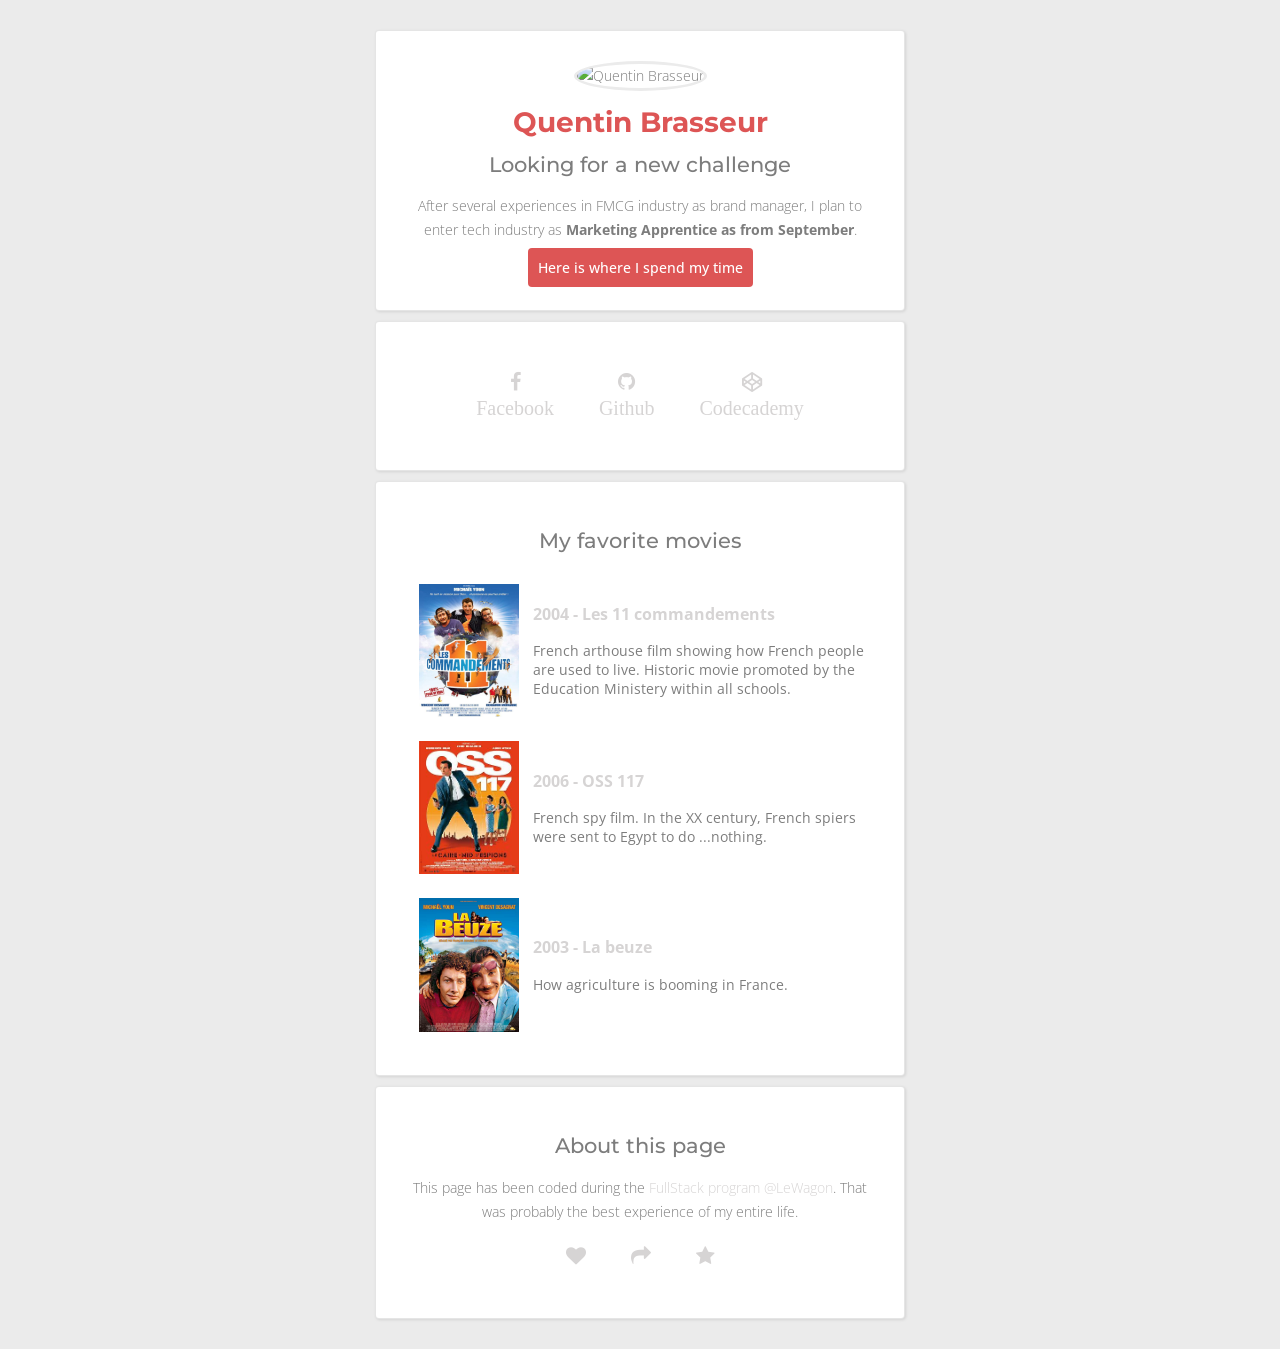
==== index.html @ 2f9d5877 "fixed profile folder" ====
<html>
  <head>
    <meta charset="utf-8">
    <title src="../images/profile_pic.png" alt="Quentin Brasseur">
    Quentin Brasseur
    </title>

    <!-- Google fonts -->
    <link rel="stylesheet" href="https://fonts.googleapis.com/css?family=Open+Sans:400,300,700|Montserrat:400,700">

    <!-- Fontawesome -->
    <link href="https://maxcdn.bootstrapcdn.com/font-awesome/4.2.0/css/font-awesome.min.css" rel="stylesheet">

    <!-- Your style -->
    <link rel="stylesheet" href="style.css">
  </head>
  <body>

    <div class="container">

      <div class="card">
        <img class="img-circle" id="img-profile" src="../images/profile_pic.png" alt="Quentin Brasseur">
        <h1>Quentin Brasseur</h1>
        <h2>Looking for a new challenge</h2>
        <p>After several experiences in FMCG industry as brand manager, I plan to enter tech industry as
        <strong>Marketing Apprentice as from September</strong>.</p>
        <a href="https://www.jobteaser.com/fr" target="_blank" class="btn-red">
        Here is where I spend my time</a>
      </div>

        <div class="card">
          <ul class="list-inline">
            <li>
              <a href="https://www.facebook.com/quentin.brasseur.1" target="_blank">
                <i class="fa fa-facebook" aria-hidden="true">
                <p class="margin-logo"></p>
                  Facebook
                </i>
              </a>
            </li>
            <li>
              <a href="https://github.com/quentinbrasseur" target="_blank">
                <i class="fa fa-github" aria-hidden="true">
                <p class="margin-logo"></p>
                  Github
                </i>
              </a>
            </li>
            <li>
              <a href="https://www.codecademy.com/quentin_brasseur" target="_blank">
                <i class="fa fa-codepen" aria-hidden="true">
                <p class="margin-logo"></p>
                  Codecademy
                </i>
              </a>
            </li>
          </ul>
        </div>
        <div class="card">
          <h2>My favorite movies</h2>
          <table>
            <tr>
              <td>
                <img src="../images/Les_11_commandements.jpg" alt="Les 11 commandements" class="poster">
              </td>
              <td>
                <a href="http://www.allocine.fr/video/player_gen_cmedia=19454661&cfilm=51366.html" target="_blank">
                <h3>2004 - Les 11 commandements</h3>
                </a>
                <p>French arthouse film showing how French people are used to live. Historic movie promoted by the Education Ministery within all schools.</p>
              </td>
            </tr>
            <tr>
              <td>
                <img src="../images/OSS_117.jpg" alt="OSS 117" class="poster">
              </td>
              <td>
              <a href="http://www.allocine.fr/video/player_gen_cmedia=18600055&cfilm=61099.html" target="_blank">
              <h3>2006 - OSS 117</h3>
              </a>
                <p>French spy film. In the XX century, French spiers were sent to Egypt to do ...nothing. </p>
              </td>
            </tr>
            <tr>
              <td>
                <img src="../images/La_beuze.jpg" alt="La beuze" class="poster">
              </td>
              <td>
              <a href="http://www.allocine.fr/video/player_gen_cmedia=18675270&cfilm=48388.html" target="_blank">
              <h3>2003 - La beuze</h3>
              </a>
                <p>How agriculture is booming in France.</p>
              </td>
            </tr>
          </table>
        </div>
        <div class="card">
          <h2>About this page</h2>
          <p>This page has been coded during the <a href="https://www.lewagon.com/program">FullStack program @LeWagon</a>. That was probably the best experience of my entire life.</p>
          <ul class="list-inline">
            <li>
              <a href="">
                <i class="fa fa-heart" aria-hidden="true"></i>
              </a>
            </li>
            <li>
              <a href="">
                <i class="fa fa-share" aria-hidden="true"></i>
              </a>
            </li>
            <li>
              <a href="">
                <i class="fa fa-star" aria-hidden="true"></i>
              </a>
            </li>
          </ul>
        </div>
      </ul>
    </div>
  </body>
</html>
---- style.css ----
body {
  background-color: #EBEBEB;
  font-family: "Open Sans";
  color: #7D7D7D;
  font-size: 14px;
  font-weight: 300;
  line-height: 24px;
}

h1 {
  font-family: "Montserrat";
  color: #DD5555;
}

h2 {
  font-family: "Montserrat";
  font-weight: 500;
}

table {
  font-size: 14px;
}

a {
  color: #D6D4D4;
  text-decoration: none;
}

a:hover {
    color: #DD5555;
}

li:hover {
    color: #DD5555;
}

div {
    display: block;
}

.poster {
  width: 100px;
  height: auto;
  margin: 10;
}

.container {
  width: 550px;
  margin: 30 auto;
}

.card {
  background-color: white;
  border-margin: 50;
  margin: 10;
  padding: 30;
  border-radius: 4px;
  box-shadow: 1px 1px 3px rgba(0, 0, 0, 0.1);
  border: 1px solid rgba(0, 0, 0, 0.1);
  text-align: center;
}

.img-circle {
  border-radius: 50%;
}

#img-profile {
  border: 3px solid #EBEBEB;
}

.btn-red {
  background-color: #DD5555;
  color: white;
  font-weight: 500;
  padding: 10px;
  border-radius: 4px;
}

.btn-red:hover {
    background-color: #BF1313;
    color: white;
}

.list-inline > li {
  display: inline-block;
  padding: 0px 20px;
}

.list-inline {
  padding-left: 0px;
  font-size: 20px;
}

.margin-logo {
  margin: 6;
}
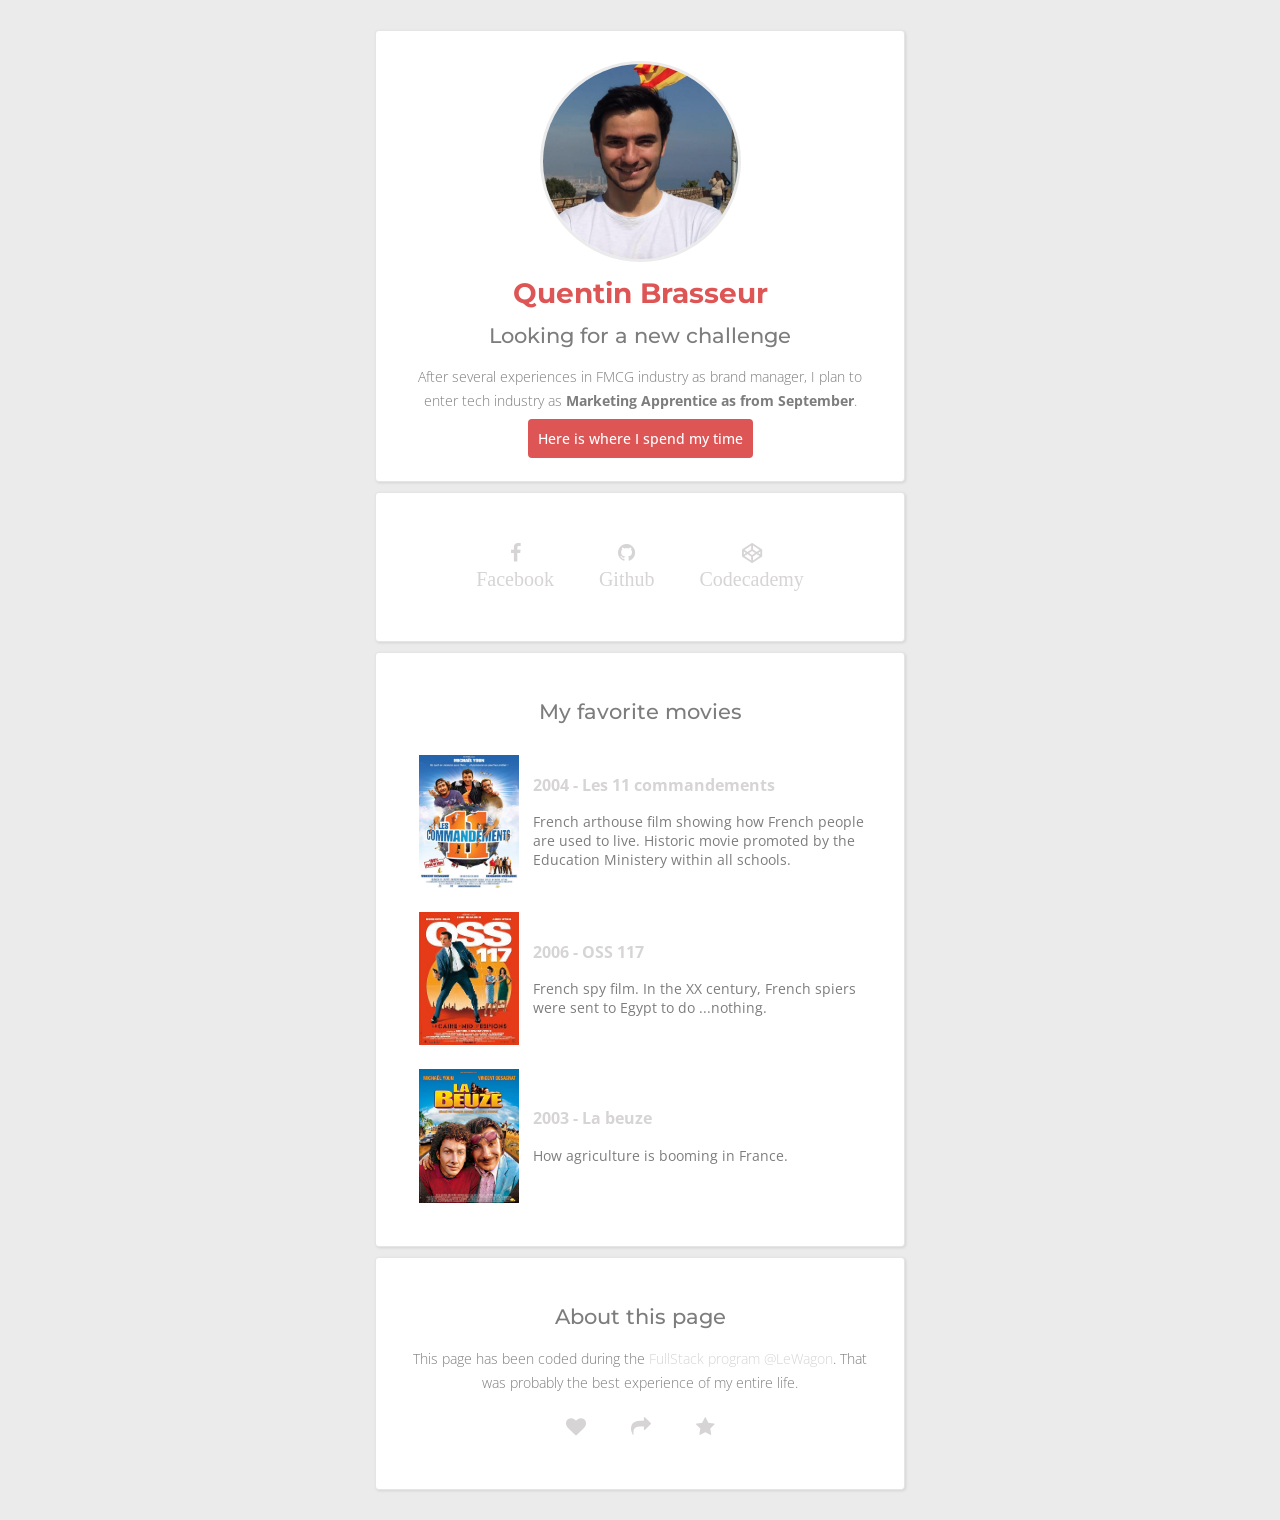
==== commit 0dc52314: "my profile" ====
--- a/index.html
+++ b/index.html
@@ -1,7 +1,7 @@
 <html>
   <head>
     <meta charset="utf-8">
-    <title src="../images/profile_pic.png" alt="Quentin Brasseur">
+    <title>
     Quentin Brasseur
     </title>
 
@@ -19,7 +19,7 @@
     <div class="container">
 
       <div class="card">
-        <img class="img-circle" id="img-profile" src="../images/profile_pic.png" alt="Quentin Brasseur">
+        <img class="img-circle" id="img-profile" src="images/Profile_pic.png" alt="Quentin Brasseur">
         <h1>Quentin Brasseur</h1>
         <h2>Looking for a new challenge</h2>
         <p>After several experiences in FMCG industry as brand manager, I plan to enter tech industry as
@@ -61,7 +61,7 @@
           <table>
             <tr>
               <td>
-                <img src="../images/Les_11_commandements.jpg" alt="Les 11 commandements" class="poster">
+                <img src="images/Les_11_commandements.jpg" alt="Les 11 commandements" class="poster">
               </td>
               <td>
                 <a href="http://www.allocine.fr/video/player_gen_cmedia=19454661&cfilm=51366.html" target="_blank">
@@ -72,7 +72,7 @@
             </tr>
             <tr>
               <td>
-                <img src="../images/OSS_117.jpg" alt="OSS 117" class="poster">
+                <img src="images/OSS_117.jpg" alt="OSS 117" class="poster">
               </td>
               <td>
               <a href="http://www.allocine.fr/video/player_gen_cmedia=18600055&cfilm=61099.html" target="_blank">
@@ -83,7 +83,7 @@
             </tr>
             <tr>
               <td>
-                <img src="../images/La_beuze.jpg" alt="La beuze" class="poster">
+                <img src="images/La_beuze.jpg" alt="La beuze" class="poster">
               </td>
               <td>
               <a href="http://www.allocine.fr/video/player_gen_cmedia=18675270&cfilm=48388.html" target="_blank">
